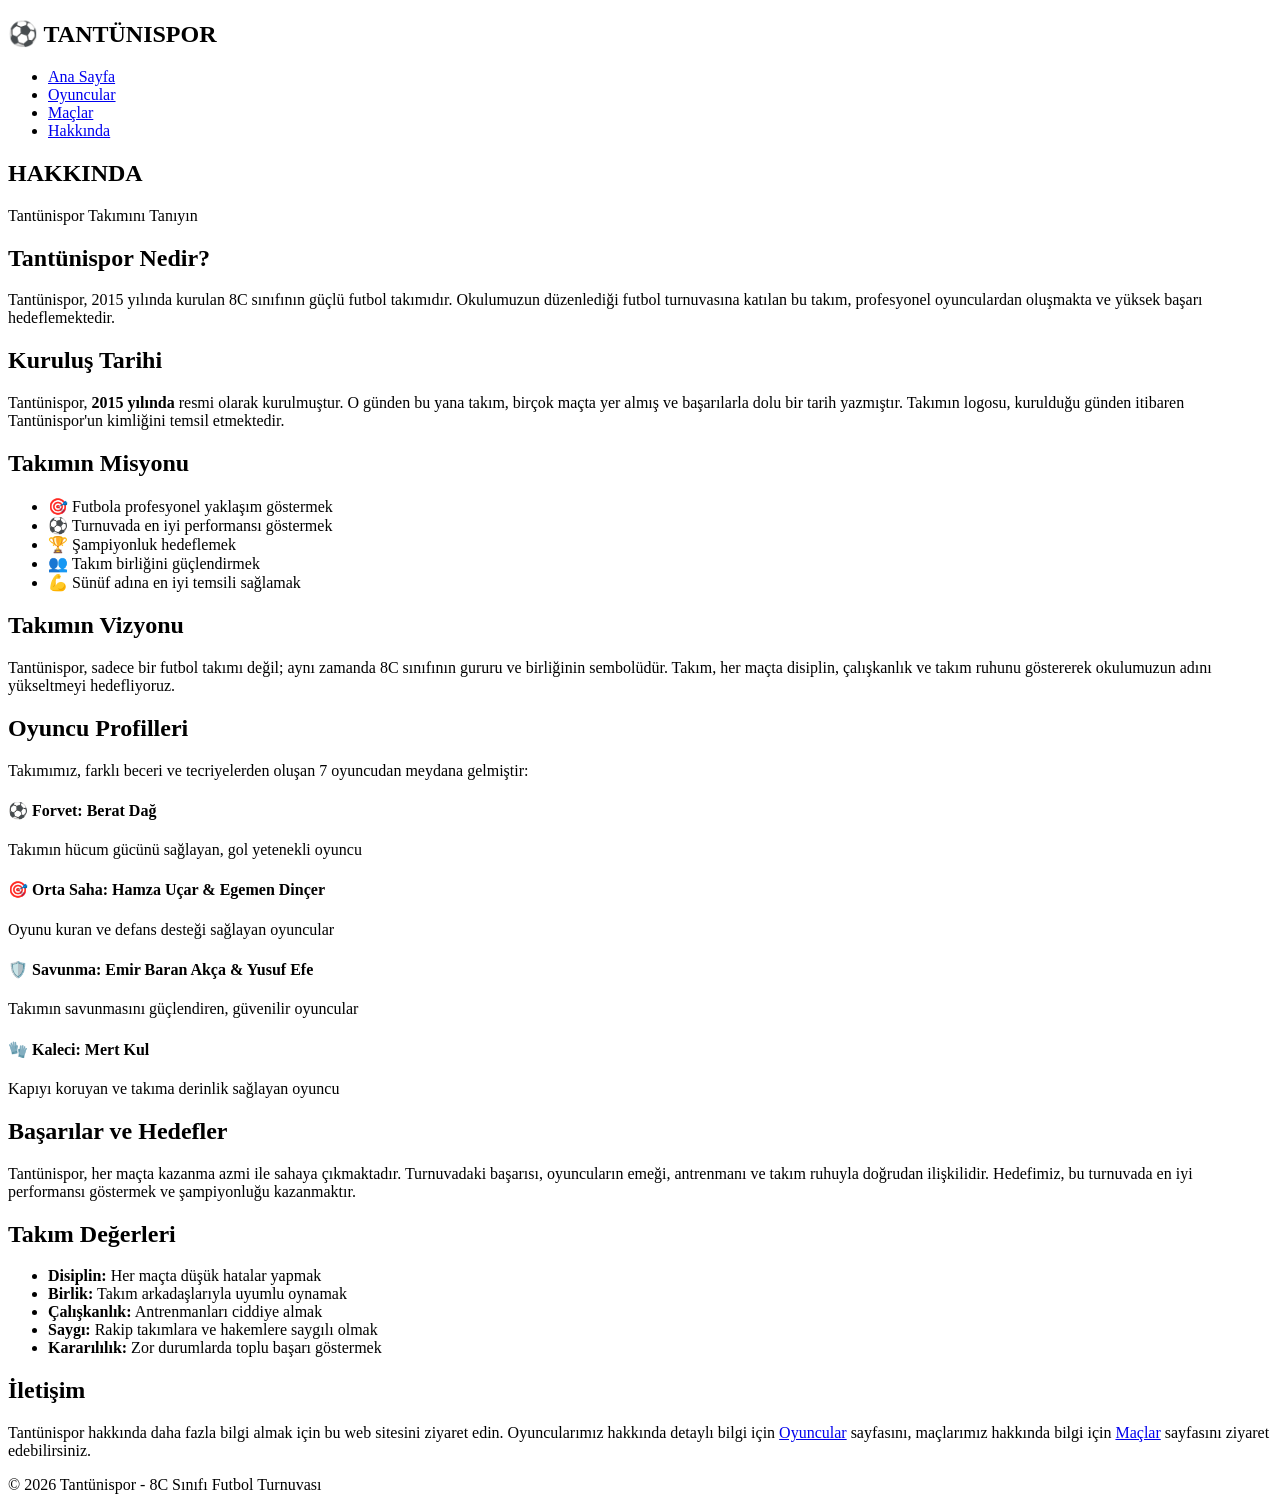
==== hakkinda.html @ a03c4090 "Create hakkinda.html file with about page" ====
<!DOCTYPE html>
<html lang="tr">
<head>
    <meta charset="UTF-8">
    <meta name="viewport" content="width=device-width, initial-scale=1.0">
    <title>Hakkında - Tantünispor</title>
    <link rel="stylesheet" href="style.css">
</head>
<body>
    <nav class="navbar">
        <div class="container">
            <h1 class="logo">⚽ TANTÜNISPOR</h1>
            <ul class="nav-links">
                <li><a href="index.html">Ana Sayfa</a></li>
                <li><a href="oyuncular.html">Oyuncular</a></li>
                <li><a href="maclar.html">Maçlar</a></li>
                <li><a href="hakkinda.html">Hakkında</a></li>
            </ul>
        </div>
    </nav>

    <section class="hero">
        <div class="hero-content">
            <h1>HAKKINDA</h1>
            <p>Tantünispor Takımını Tanıyın</p>
        </div>
    </section>

    <section class="container content">
        <h2>Tantünispor Nedir?</h2>
        <p>Tantünispor, 2015 yılında kurulan 8C sınıfının güçlü futbol takımıdır. Okulumuzun düzenlediği futbol turnuvasına katılan bu takım, profesyonel oyunculardan oluşmakta ve yüksek başarı hedeflemektedir.</p>

        <h2>Kuruluş Tarihi</h2>
        <p>Tantünispor, <strong>2015 yılında</strong> resmi olarak kurulmuştur. O günden bu yana takım, birçok maçta yer almış ve başarılarla dolu bir tarih yazmıştır. Takımın logosu, kurulduğu günden itibaren Tantünispor'un kimliğini temsil etmektedir.</p>

        <h2>Takımın Misyonu</h2>
        <ul class="team-info">
            <li>🎯 Futbola profesyonel yaklaşım göstermek</li>
            <li>⚽ Turnuvada en iyi performansı göstermek</li>
            <li>🏆 Şampiyonluk hedeflemek</li>
            <li>👥 Takım birliğini güçlendirmek</li>
            <li>💪 Sünüf adına en iyi temsili sağlamak</li>
        </ul>

        <h2>Takımın Vizyonu</h2>
        <p>Tantünispor, sadece bir futbol takımı değil; aynı zamanda 8C sınıfının gururu ve birliğinin sembolüdür. Takım, her maçta disiplin, çalışkanlık ve takım ruhunu göstererek okulumuzun adını yükseltmeyi hedefliyoruz.</p>

        <h2>Oyuncu Profilleri</h2>
        <p>Takımımız, farklı beceri ve tecriyelerden oluşan 7 oyuncudan meydana gelmiştir:</p>

        <div class="team-structure">
            <div class="structure-item">
                <h4>⚽ Forvet: Berat Dağ</h4>
                <p>Takımın hücum gücünü sağlayan, gol yetenekli oyuncu</p>
            </div>
            <div class="structure-item">
                <h4>🎯 Orta Saha: Hamza Uçar & Egemen Dinçer</h4>
                <p>Oyunu kuran ve defans desteği sağlayan oyuncular</p>
            </div>
            <div class="structure-item">
                <h4>🛡️ Savunma: Emir Baran Akça & Yusuf Efe</h4>
                <p>Takımın savunmasını güçlendiren, güvenilir oyuncular</p>
            </div>
            <div class="structure-item">
                <h4>🧤 Kaleci: Mert Kul</h4>
                <p>Kapıyı koruyan ve takıma derinlik sağlayan oyuncu</p>
            </div>
        </div>

        <h2>Başarılar ve Hedefler</h2>
        <p>Tantünispor, her maçta kazanma azmi ile sahaya çıkmaktadır. Turnuvadaki başarısı, oyuncuların emeği, antrenmanı ve takım ruhuyla doğrudan ilişkilidir. Hedefimiz, bu turnuvada en iyi performansı göstermek ve şampiyonluğu kazanmaktır.</p>

        <h2>Takım Değerleri</h2>
        <ul class="team-info">
            <li><strong>Disiplin:</strong> Her maçta düşük hatalar yapmak</li>
            <li><strong>Birlik:</strong> Takım arkadaşlarıyla uyumlu oynamak</li>
            <li><strong>Çalışkanlık:</strong> Antrenmanları ciddiye almak</li>
            <li><strong>Saygı:</strong> Rakip takımlara ve hakemlere saygılı olmak</li>
            <li><strong>Kararılılık:</strong> Zor durumlarda toplu başarı göstermek</li>
        </ul>

        <h2>İletişim</h2>
        <p>Tantünispor hakkında daha fazla bilgi almak için bu web sitesini ziyaret edin. Oyuncularımız hakkında detaylı bilgi için <a href="oyuncular.html">Oyuncular</a> sayfasını, maçlarımız hakkında bilgi için <a href="maclar.html">Maçlar</a> sayfasını ziyaret edebilirsiniz.</p>
    </section>

    <footer class="footer">
        <p>&copy; 2026 Tantünispor - 8C Sınıfı Futbol Turnuvası</p>
    </footer>

    <script src="script.js"></script>
</body>
</html>
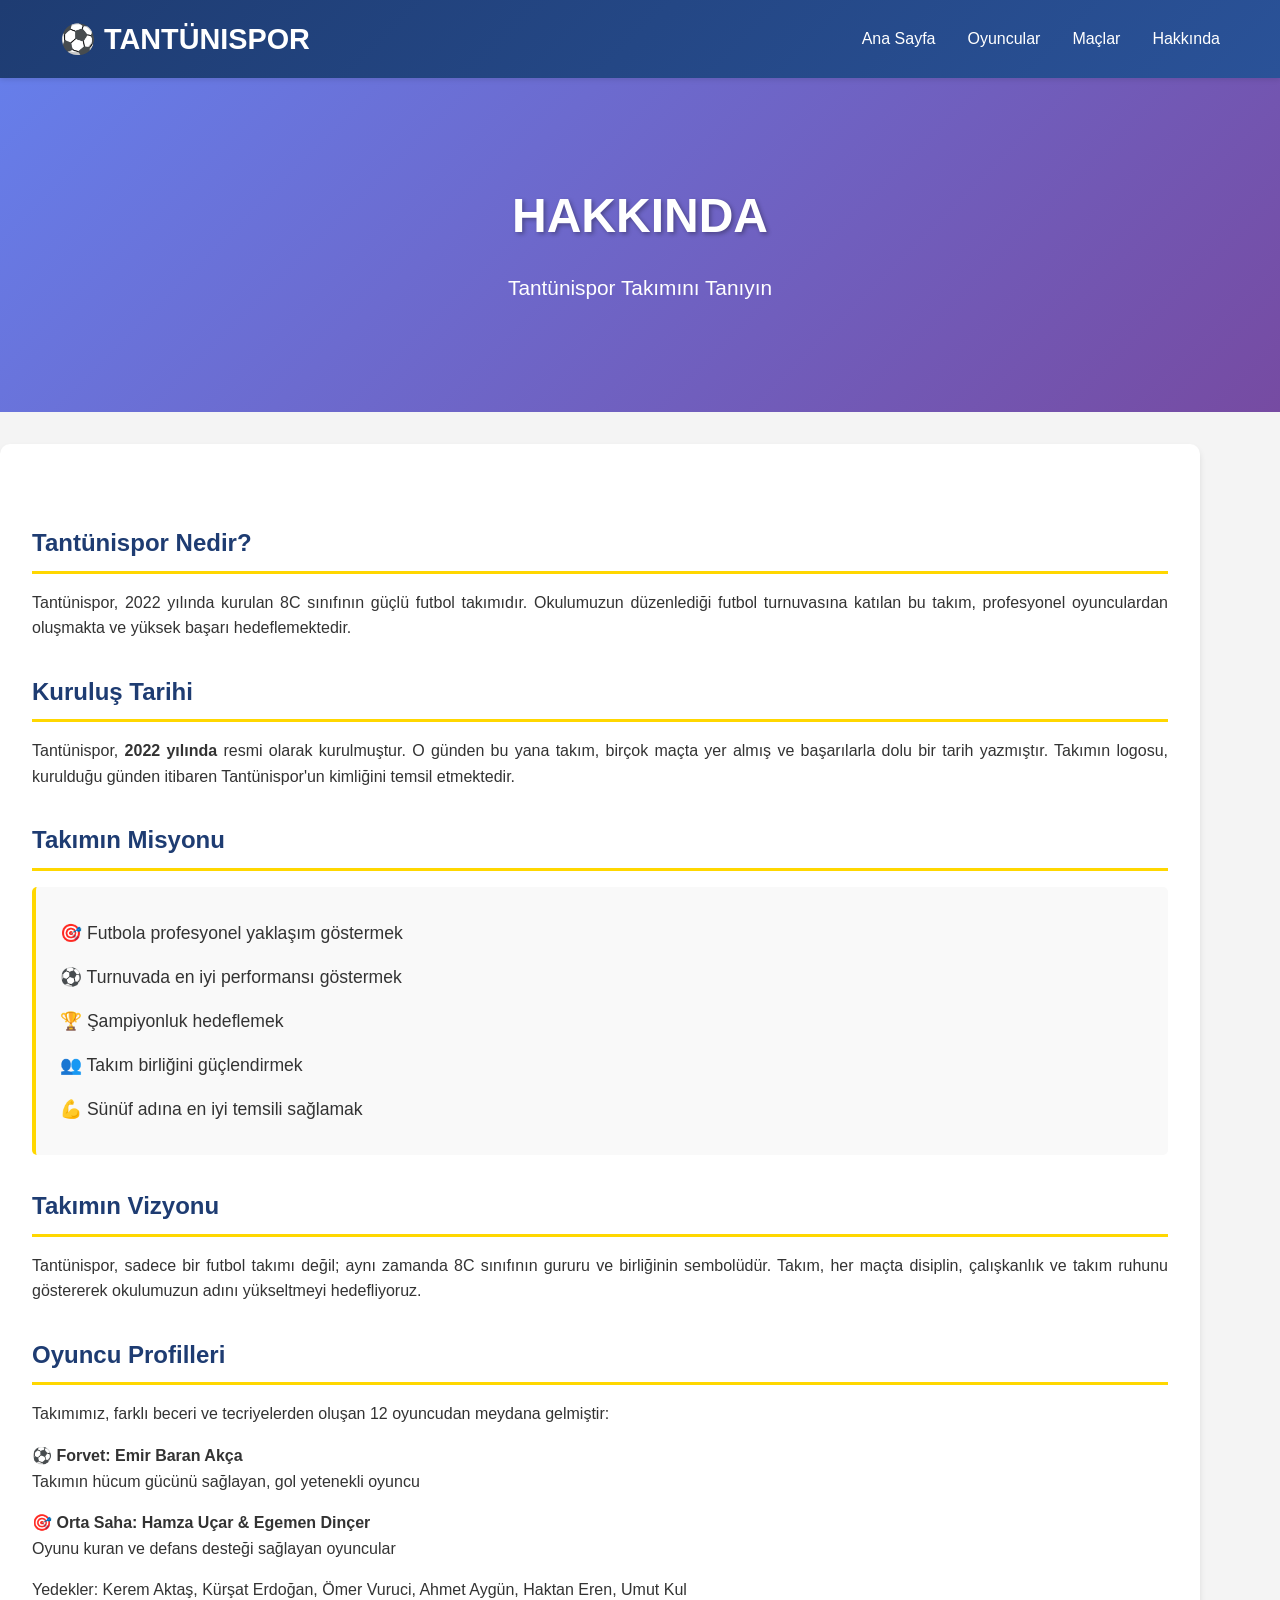
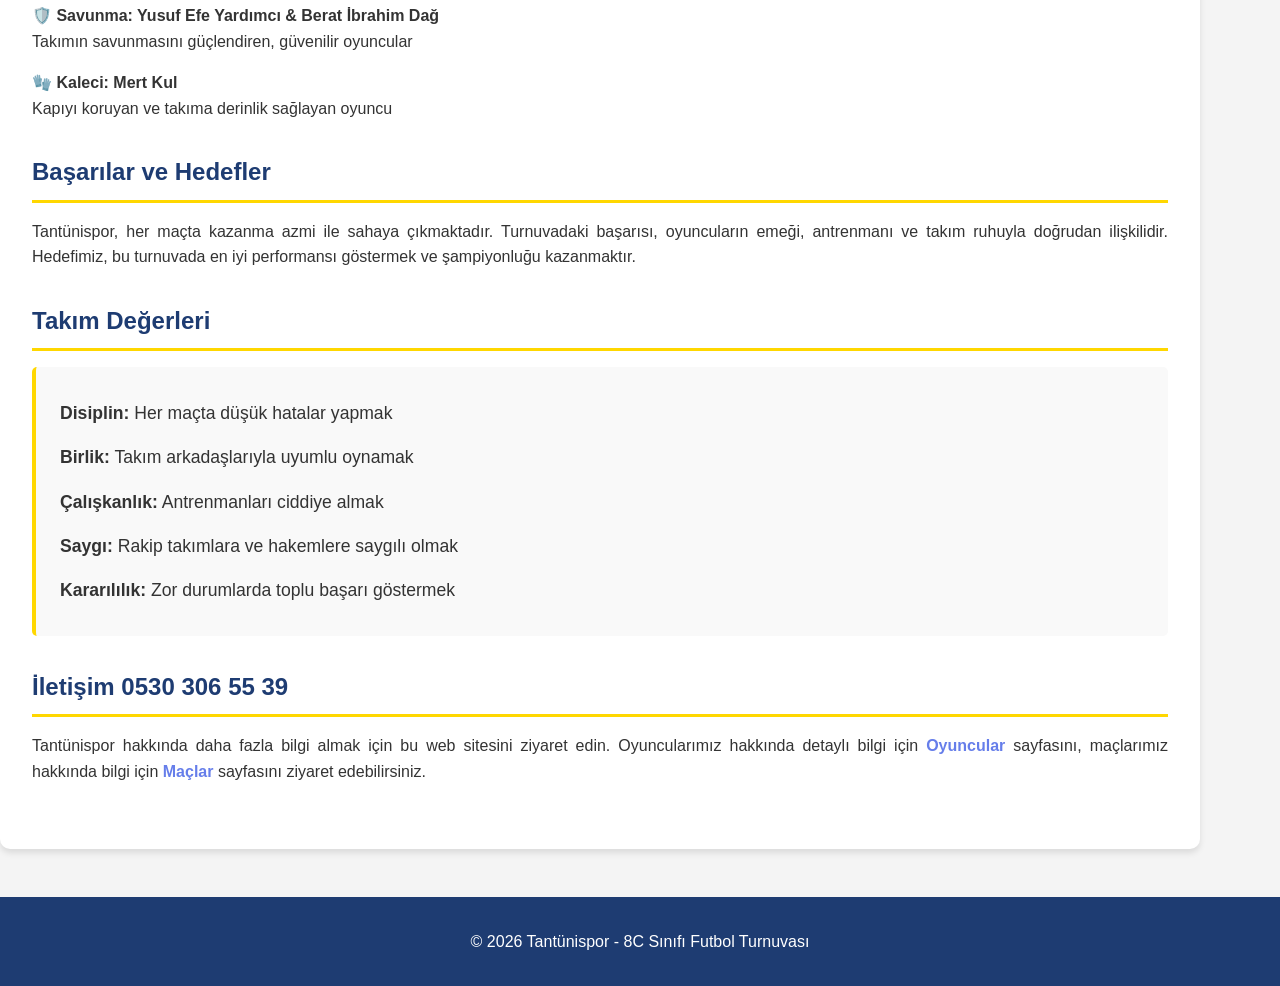
==== commit 9a0b8713: "Update hakkinda.html" ====
--- a/hakkinda.html
+++ b/hakkinda.html
@@ -28,10 +28,10 @@
 
     <section class="container content">
         <h2>Tantünispor Nedir?</h2>
-        <p>Tantünispor, 2015 yılında kurulan 8C sınıfının güçlü futbol takımıdır. Okulumuzun düzenlediği futbol turnuvasına katılan bu takım, profesyonel oyunculardan oluşmakta ve yüksek başarı hedeflemektedir.</p>
+        <p>Tantünispor, 2022 yılında kurulan 8C sınıfının güçlü futbol takımıdır. Okulumuzun düzenlediği futbol turnuvasına katılan bu takım, profesyonel oyunculardan oluşmakta ve yüksek başarı hedeflemektedir.</p>
 
         <h2>Kuruluş Tarihi</h2>
-        <p>Tantünispor, <strong>2015 yılında</strong> resmi olarak kurulmuştur. O günden bu yana takım, birçok maçta yer almış ve başarılarla dolu bir tarih yazmıştır. Takımın logosu, kurulduğu günden itibaren Tantünispor'un kimliğini temsil etmektedir.</p>
+        <p>Tantünispor, <strong>2022 yılında</strong> resmi olarak kurulmuştur. O günden bu yana takım, birçok maçta yer almış ve başarılarla dolu bir tarih yazmıştır. Takımın logosu, kurulduğu günden itibaren Tantünispor'un kimliğini temsil etmektedir.</p>
 
         <h2>Takımın Misyonu</h2>
         <ul class="team-info">
@@ -46,19 +46,19 @@
         <p>Tantünispor, sadece bir futbol takımı değil; aynı zamanda 8C sınıfının gururu ve birliğinin sembolüdür. Takım, her maçta disiplin, çalışkanlık ve takım ruhunu göstererek okulumuzun adını yükseltmeyi hedefliyoruz.</p>
 
         <h2>Oyuncu Profilleri</h2>
-        <p>Takımımız, farklı beceri ve tecriyelerden oluşan 7 oyuncudan meydana gelmiştir:</p>
+        <p>Takımımız, farklı beceri ve tecriyelerden oluşan 12 oyuncudan meydana gelmiştir:</p>
 
         <div class="team-structure">
             <div class="structure-item">
-                <h4>⚽ Forvet: Berat Dağ</h4>
+                <h4>⚽ Forvet: Emir Baran Akça</h4>
                 <p>Takımın hücum gücünü sağlayan, gol yetenekli oyuncu</p>
             </div>
             <div class="structure-item">
                 <h4>🎯 Orta Saha: Hamza Uçar & Egemen Dinçer</h4>
                 <p>Oyunu kuran ve defans desteği sağlayan oyuncular</p>
-            </div>
+            </h4>Yedekler: Kerem Aktaş, Kürşat Erdoğan, Ömer Vuruci, Ahmet Aygün, Haktan Eren, Umut Kul
             <div class="structure-item">
-                <h4>🛡️ Savunma: Emir Baran Akça & Yusuf Efe</h4>
+                <h4>🛡️ Savunma: Yusuf Efe Yardımcı & Berat İbrahim Dağ</h4>
                 <p>Takımın savunmasını güçlendiren, güvenilir oyuncular</p>
             </div>
             <div class="structure-item">
@@ -79,7 +79,7 @@
             <li><strong>Kararılılık:</strong> Zor durumlarda toplu başarı göstermek</li>
         </ul>
 
-        <h2>İletişim</h2>
+        <h2>İletişim 0530 306 55 39</h2>
         <p>Tantünispor hakkında daha fazla bilgi almak için bu web sitesini ziyaret edin. Oyuncularımız hakkında detaylı bilgi için <a href="oyuncular.html">Oyuncular</a> sayfasını, maçlarımız hakkında bilgi için <a href="maclar.html">Maçlar</a> sayfasını ziyaret edebilirsiniz.</p>
     </section>
 
@@ -89,4 +89,4 @@
 
     <script src="script.js"></script>
 </body>
-</html>+</html>
--- a/style.css
+++ b/style.css
@@ -0,0 +1,202 @@
+* {
+    margin: 0;
+    padding: 0;
+    box-sizing: border-box;
+}
+
+body {
+    font-family: 'Arial', sans-serif;
+    line-height: 1.6;
+    color: #333;
+    background-color: #f4f4f4;
+}
+
+.container {
+    max-width: 1200px;
+    margin: 0 auto;
+    padding: 0 20px;
+}
+
+/* Navbar */
+.navbar {
+    background: linear-gradient(135deg, #1e3c72 0%, #2a5298 100%);
+    padding: 1rem 0;
+    position: sticky;
+    top: 0;
+    z-index: 100;
+    box-shadow: 0 2px 5px rgba(0,0,0,0.1);
+}
+
+.navbar .container {
+    display: flex;
+    justify-content: space-between;
+    align-items: center;
+}
+
+.logo {
+    color: #fff;
+    font-size: 1.8rem;
+    font-weight: bold;
+}
+
+.nav-links {
+    list-style: none;
+    display: flex;
+    gap: 2rem;
+}
+
+.nav-links a {
+    color: #fff;
+    text-decoration: none;
+    font-weight: 500;
+    transition: 0.3s;
+}
+
+.nav-links a:hover {
+    color: #ffd700;
+    text-decoration: underline;
+}
+
+/* Hero Section */
+.hero {
+    background: linear-gradient(135deg, #667eea 0%, #764ba2 100%);
+    color: white;
+    padding: 100px 20px;
+    text-align: center;
+}
+
+.hero-content h1 {
+    font-size: 3rem;
+    margin-bottom: 1rem;
+    text-shadow: 2px 2px 4px rgba(0,0,0,0.3);
+}
+
+.hero-content p {
+    font-size: 1.3rem;
+    margin-bottom: 0.5rem;
+}
+
+.subtitle {
+    font-size: 1rem;
+    opacity: 0.9;
+}
+
+/* Content Section */
+.content {
+    background: white;
+    padding: 3rem 2rem;
+    margin: 2rem 0;
+    border-radius: 10px;
+    box-shadow: 0 4px 6px rgba(0,0,0,0.1);
+}
+
+.content h2 {
+    color: #1e3c72;
+    margin-top: 2rem;
+    margin-bottom: 1rem;
+    border-bottom: 3px solid #ffd700;
+    padding-bottom: 0.5rem;
+}
+
+.content h3 {
+    color: #2a5298;
+    margin-top: 1.5rem;
+    margin-bottom: 0.5rem;
+}
+
+.content p {
+    margin-bottom: 1rem;
+    text-align: justify;
+}
+
+.content a {
+    color: #667eea;
+    text-decoration: none;
+    font-weight: bold;
+}
+
+.content a:hover {
+    text-decoration: underline;
+}
+
+/* Team Info List */
+.team-info {
+    list-style: none;
+    background: #f9f9f9;
+    padding: 1.5rem;
+    border-left: 4px solid #ffd700;
+    border-radius: 5px;
+    margin: 1rem 0;
+}
+
+.team-info li {
+    padding: 0.5rem 0;
+    font-size: 1.1rem;
+}
+
+/* Players Preview */
+.players-preview {
+    display: grid;
+    grid-template-columns: repeat(auto-fit, minmax(250px, 1fr));
+    gap: 1.5rem;
+    margin: 2rem 0;
+}
+
+.player-card {
+    background: linear-gradient(135deg, #667eea 0%, #764ba2 100%);
+    color: white;
+    padding: 1.5rem;
+    border-radius: 10px;
+    text-align: center;
+    box-shadow: 0 4px 8px rgba(0,0,0,0.2);
+    transition: transform 0.3s, box-shadow 0.3s;
+}
+
+.player-card:hover {
+    transform: translateY(-5px);
+    box-shadow: 0 8px 16px rgba(0,0,0,0.3);
+}
+
+.player-card h4 {
+    font-size: 1.3rem;
+    margin-bottom: 0.5rem;
+}
+
+.position {
+    font-size: 0.9rem;
+    background: rgba(255,255,255,0.2);
+    padding: 0.3rem 0.8rem;
+    border-radius: 20px;
+    display: inline-block;
+    margin-bottom: 0.5rem;
+}
+
+.player-card p {
+    font-size: 0.95rem;
+    margin-bottom: 0.5rem;
+}
+
+/* Footer */
+.footer {
+    background: #1e3c72;
+    color: white;
+    text-align: center;
+    padding: 2rem;
+    margin-top: 3rem;
+}
+
+/* Responsive */
+@media (max-width: 768px) {
+    .nav-links {
+        flex-direction: column;
+        gap: 1rem;
+    }
+
+    .hero-content h1 {
+        font-size: 2rem;
+    }
+
+    .players-preview {
+        grid-template-columns: 1fr;
+    }
+}
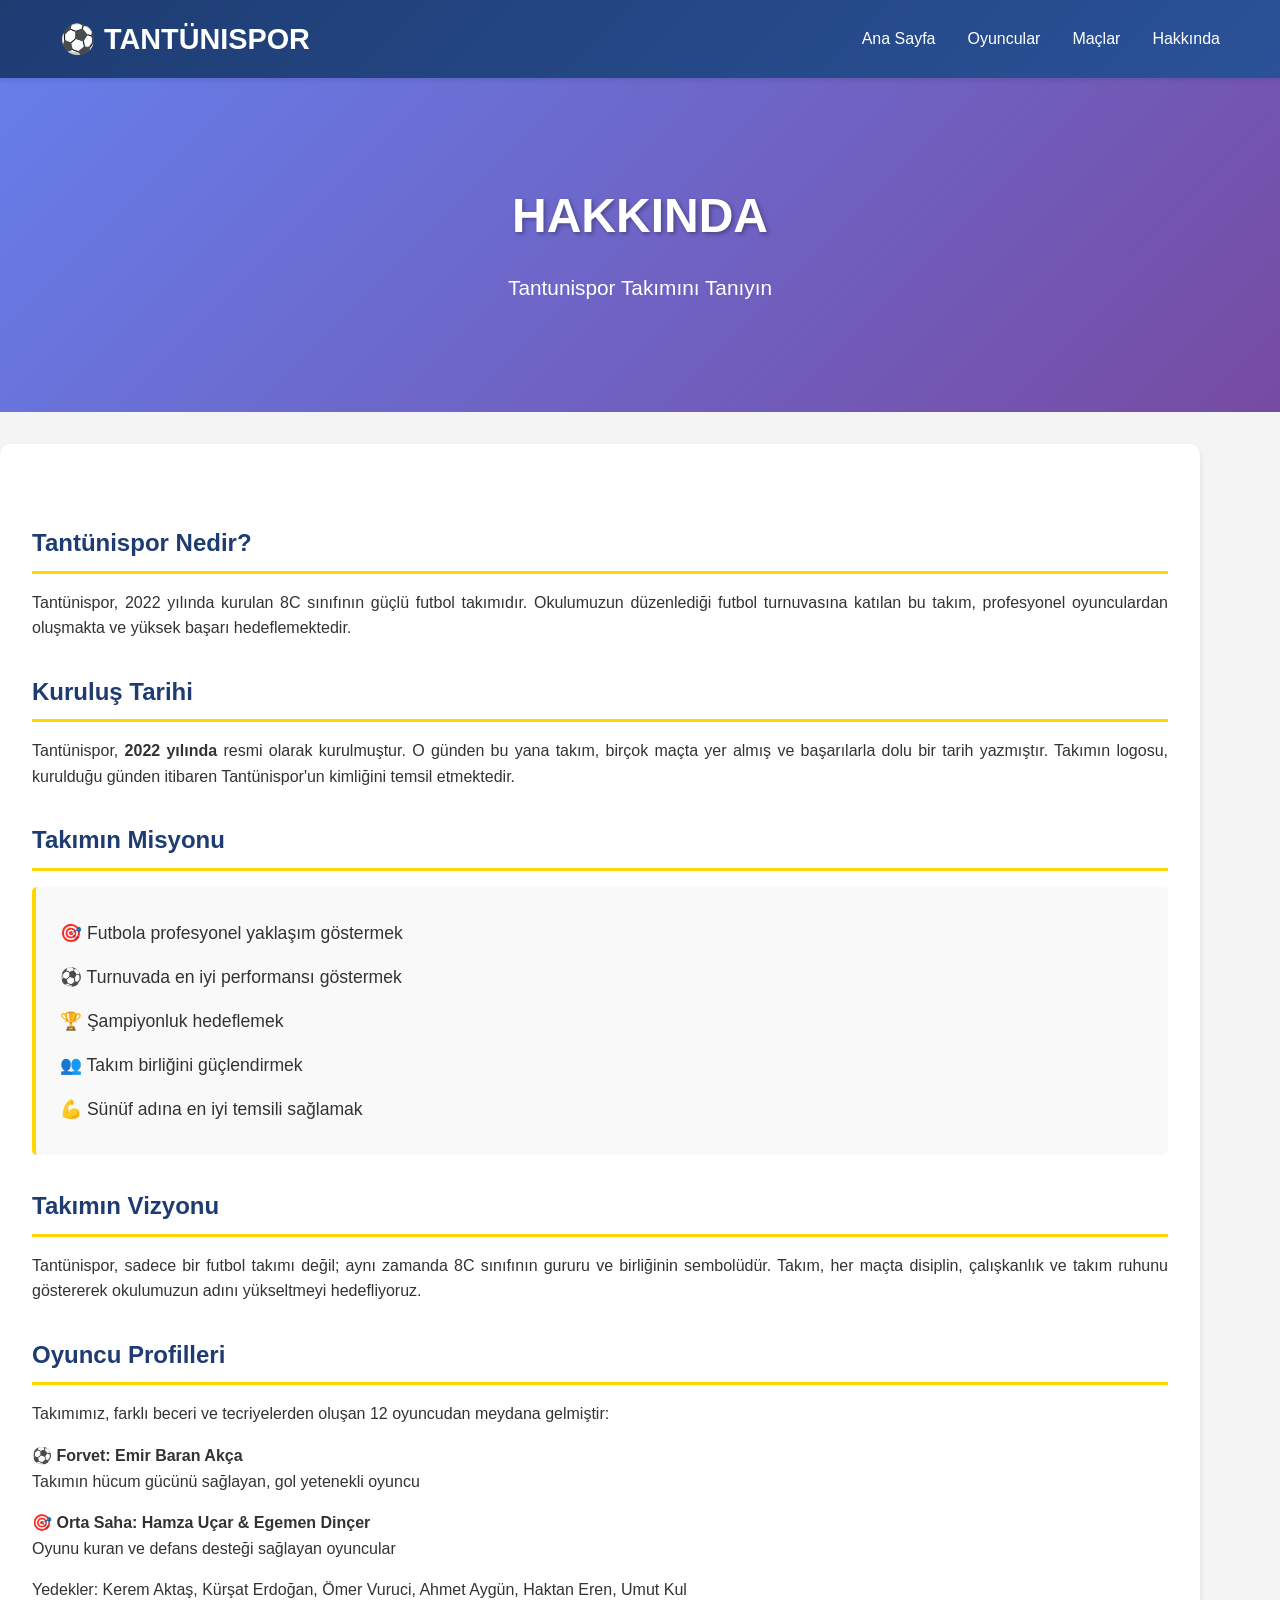
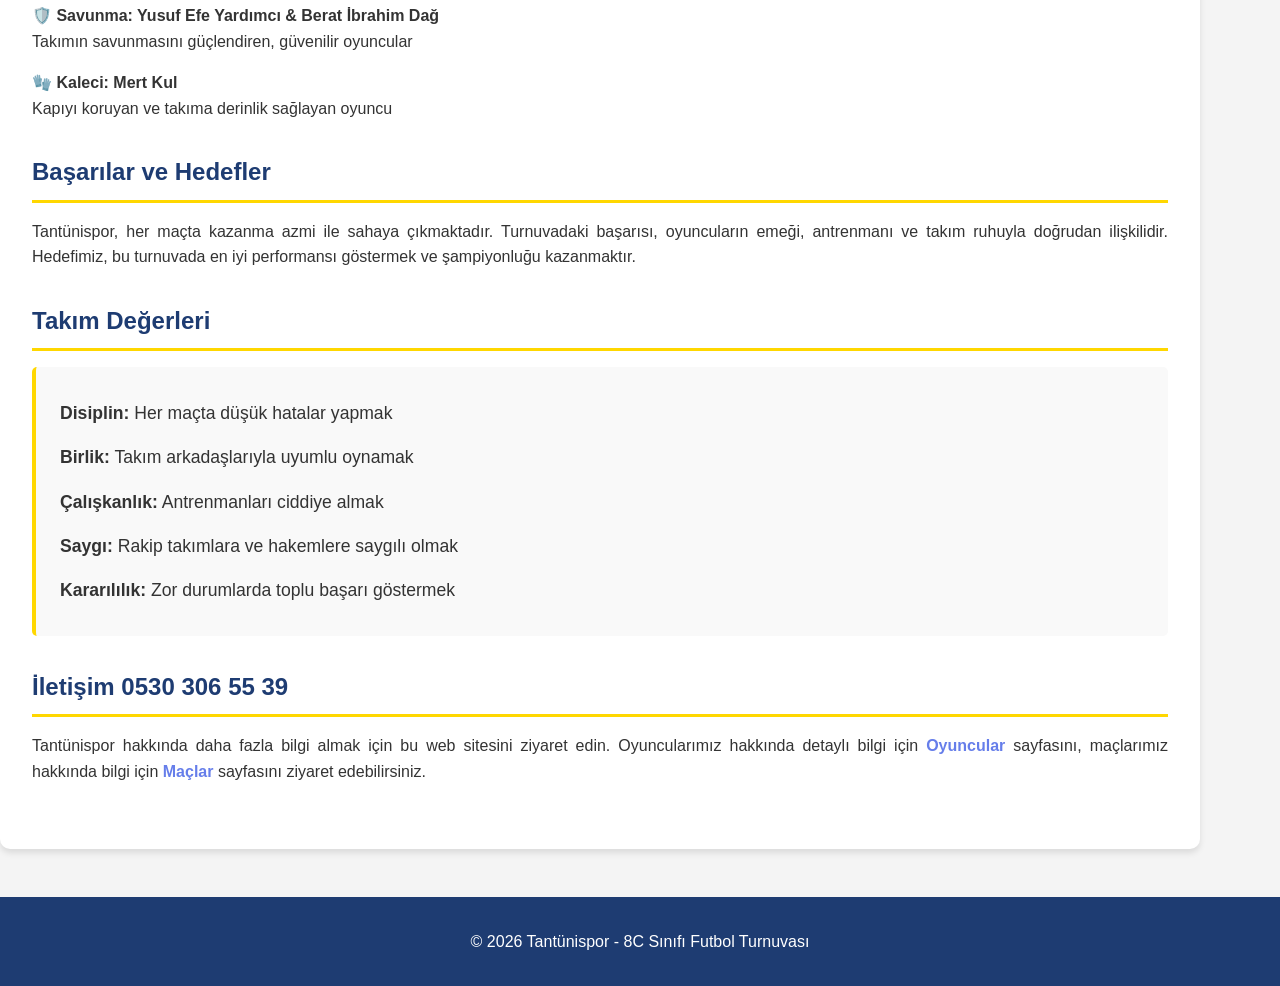
==== commit c632b4d9: "Update hakkinda.html" ====
--- a/hakkinda.html
+++ b/hakkinda.html
@@ -22,7 +22,7 @@
     <section class="hero">
         <div class="hero-content">
             <h1>HAKKINDA</h1>
-            <p>Tantünispor Takımını Tanıyın</p>
+            <p>Tantunispor Takımını Tanıyın</p>
         </div>
     </section>
 
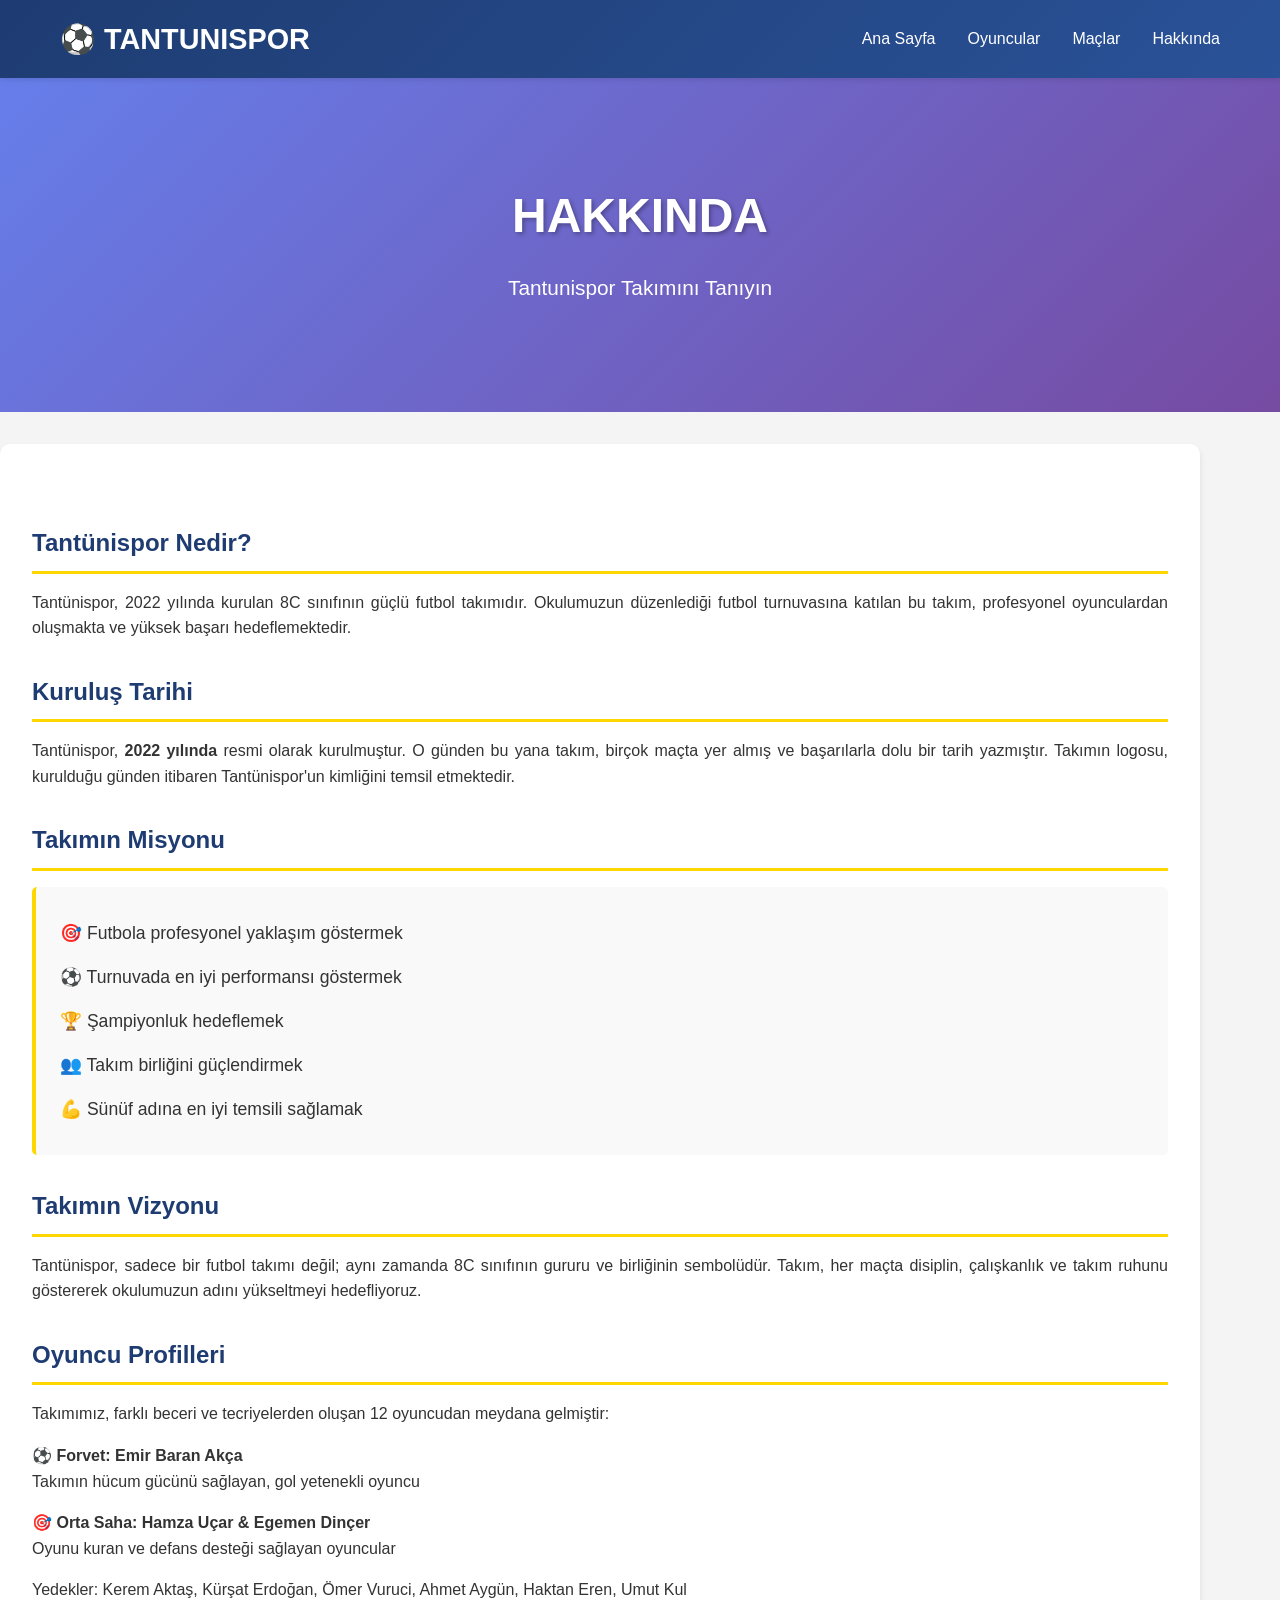
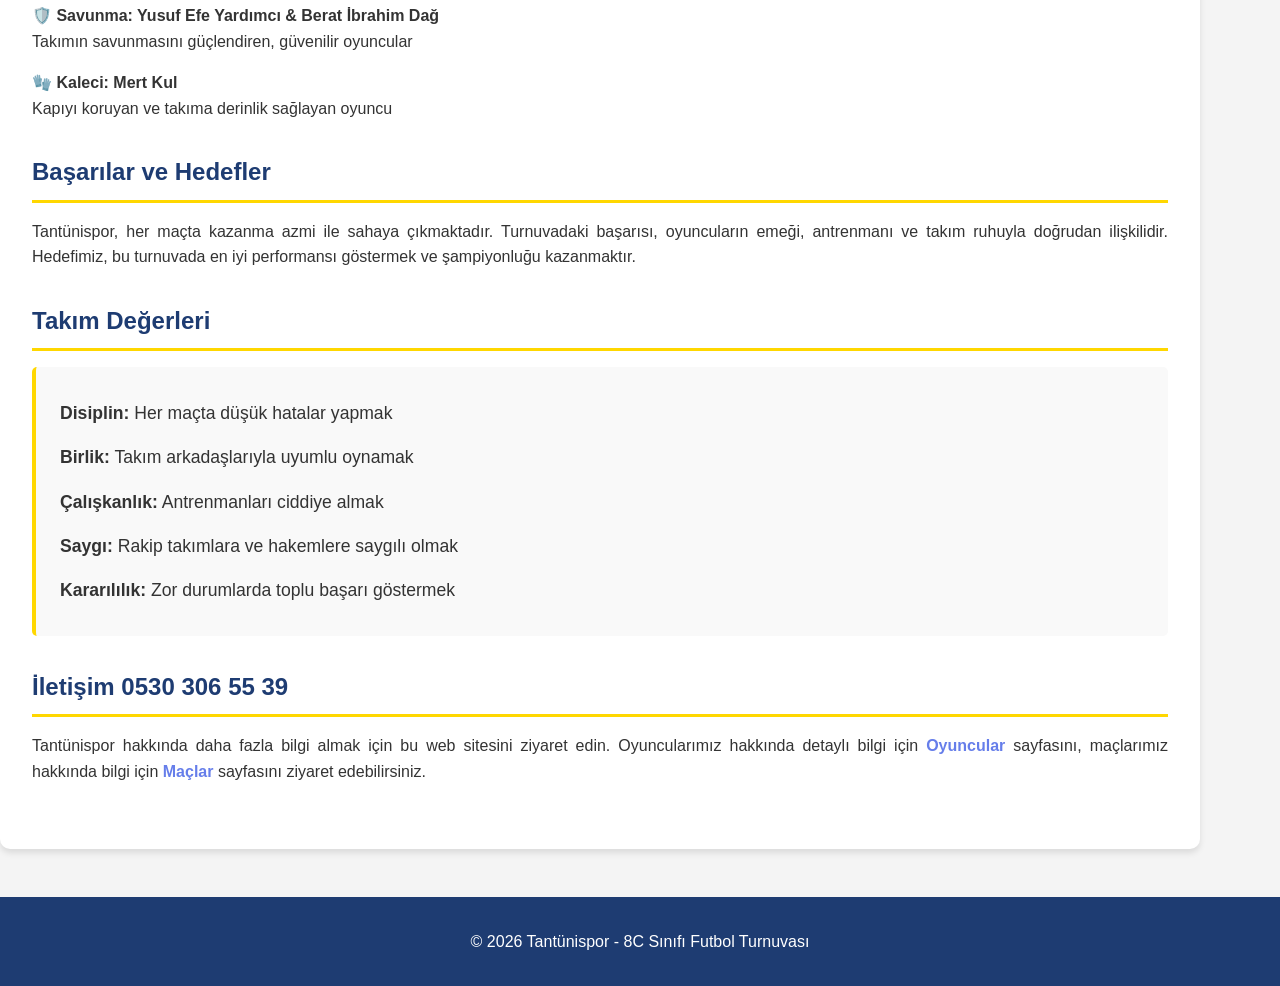
==== commit a604411a: "Update hakkinda.html" ====
--- a/hakkinda.html
+++ b/hakkinda.html
@@ -9,7 +9,7 @@
 <body>
     <nav class="navbar">
         <div class="container">
-            <h1 class="logo">⚽ TANTÜNISPOR</h1>
+            <h1 class="logo">⚽ TANTUNISPOR</h1>
             <ul class="nav-links">
                 <li><a href="index.html">Ana Sayfa</a></li>
                 <li><a href="oyuncular.html">Oyuncular</a></li>
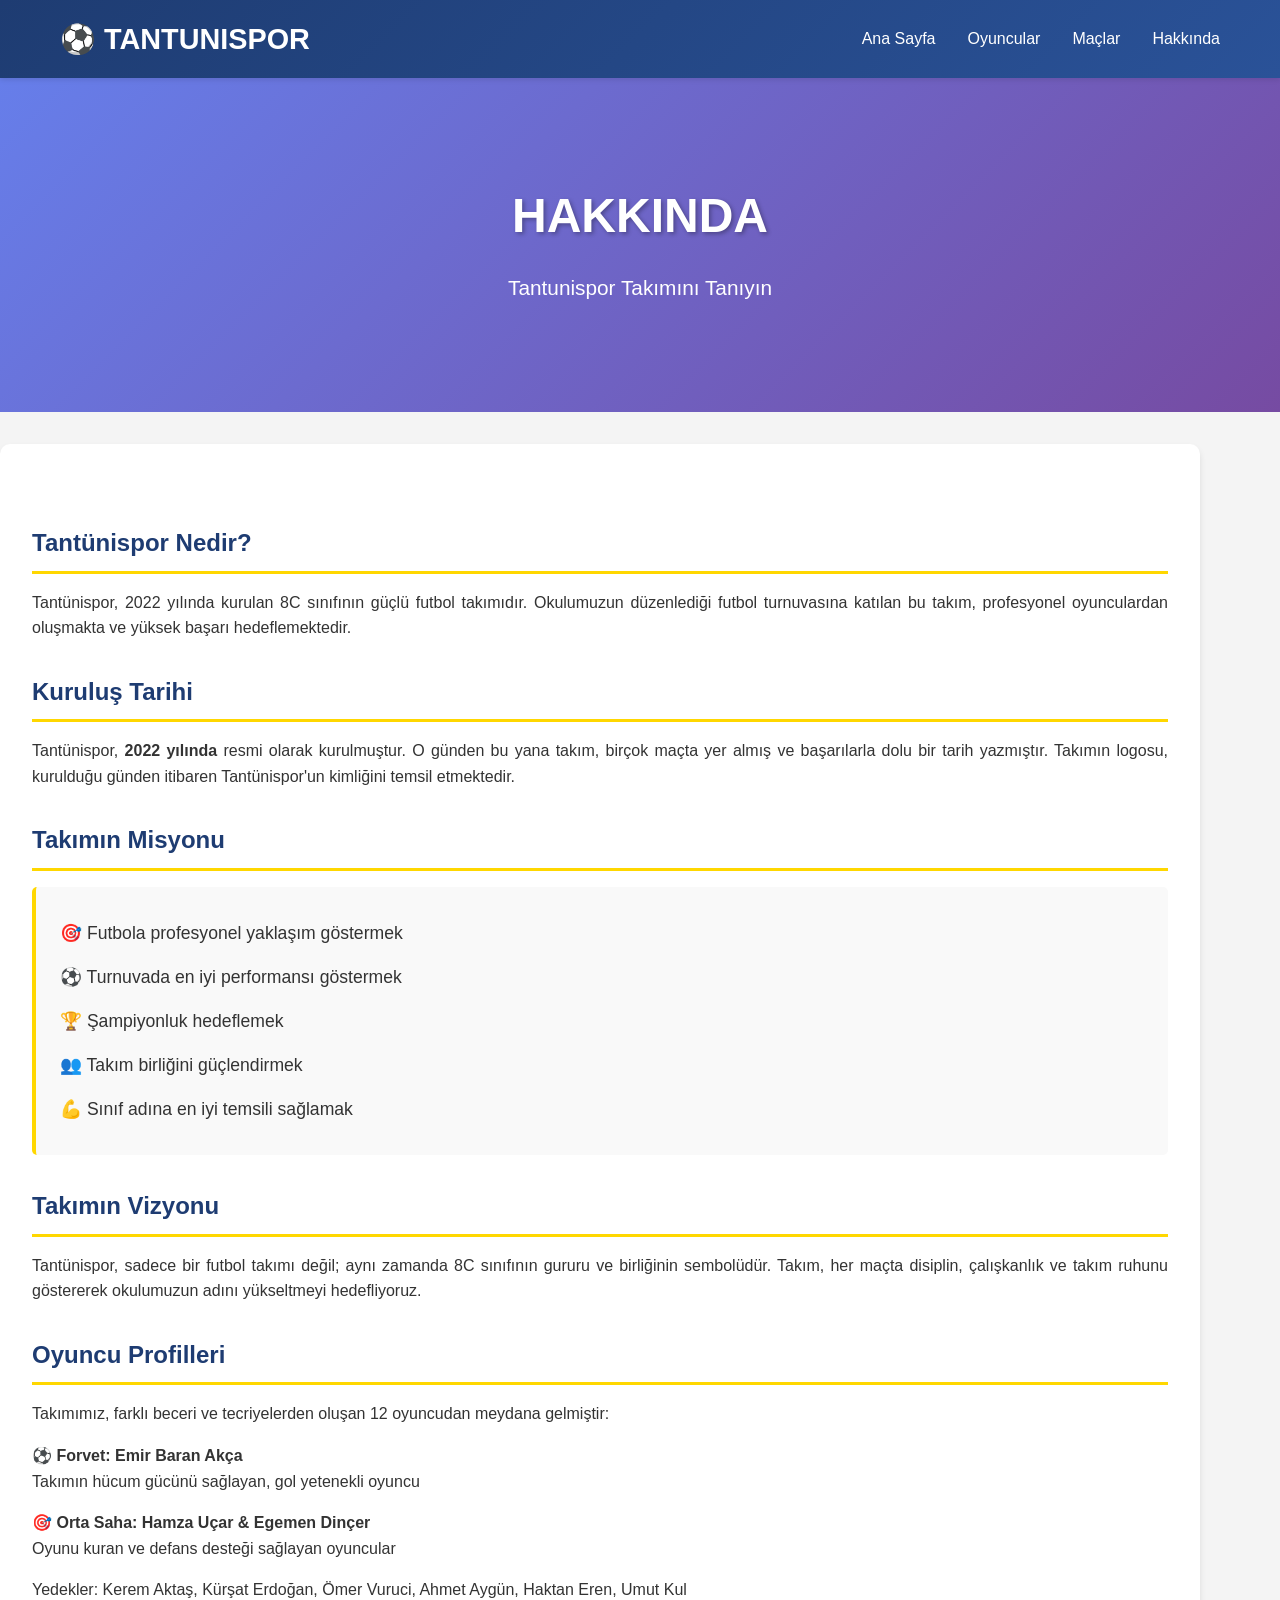
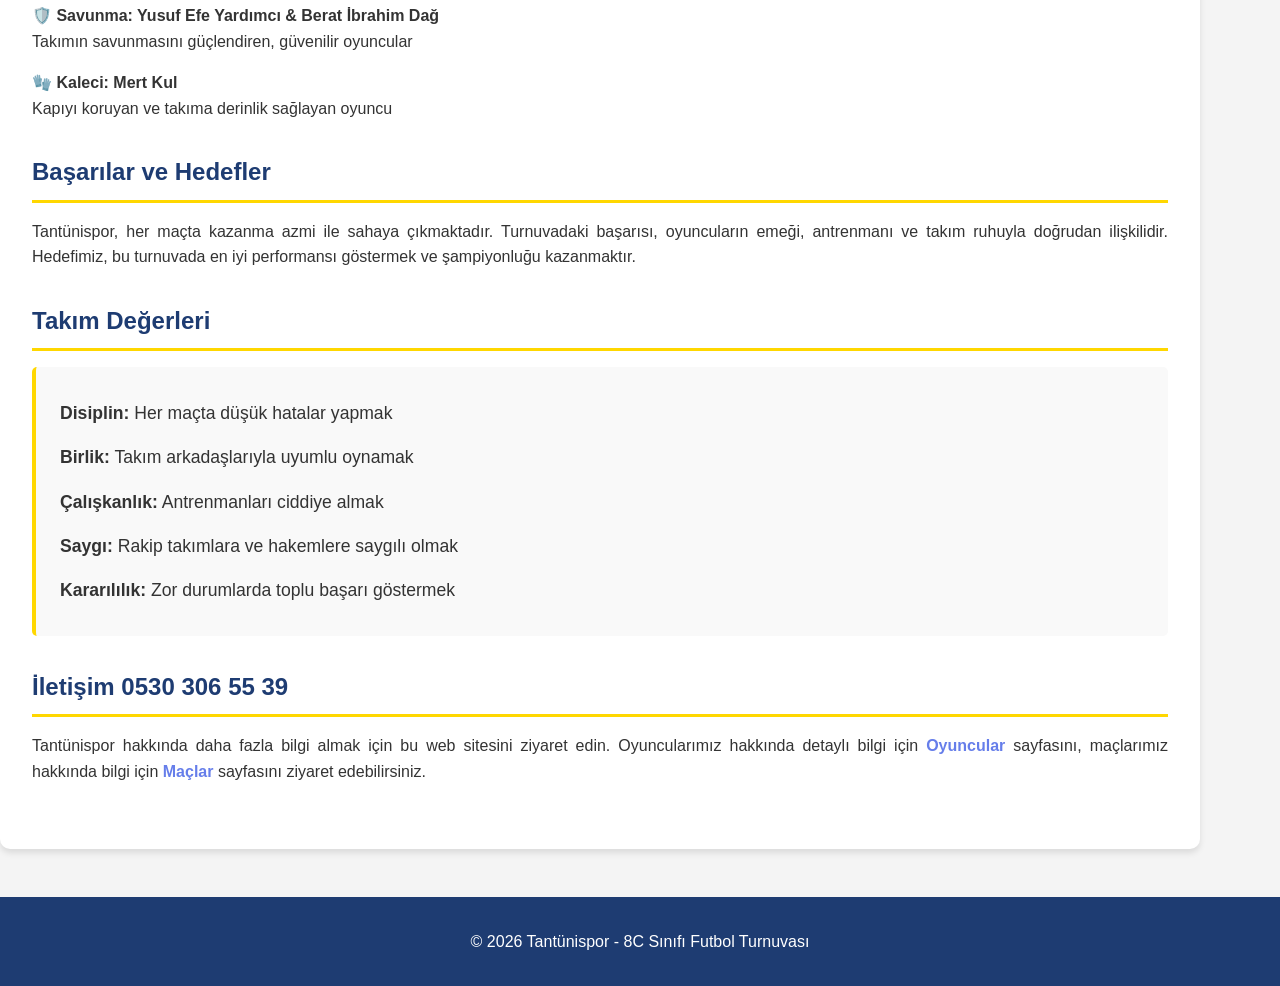
==== commit 4e89a45b: "Update hakkinda.html" ====
--- a/hakkinda.html
+++ b/hakkinda.html
@@ -39,7 +39,7 @@
             <li>⚽ Turnuvada en iyi performansı göstermek</li>
             <li>🏆 Şampiyonluk hedeflemek</li>
             <li>👥 Takım birliğini güçlendirmek</li>
-            <li>💪 Sünüf adına en iyi temsili sağlamak</li>
+            <li>💪 Sınıf adına en iyi temsili sağlamak</li>
         </ul>
 
         <h2>Takımın Vizyonu</h2>
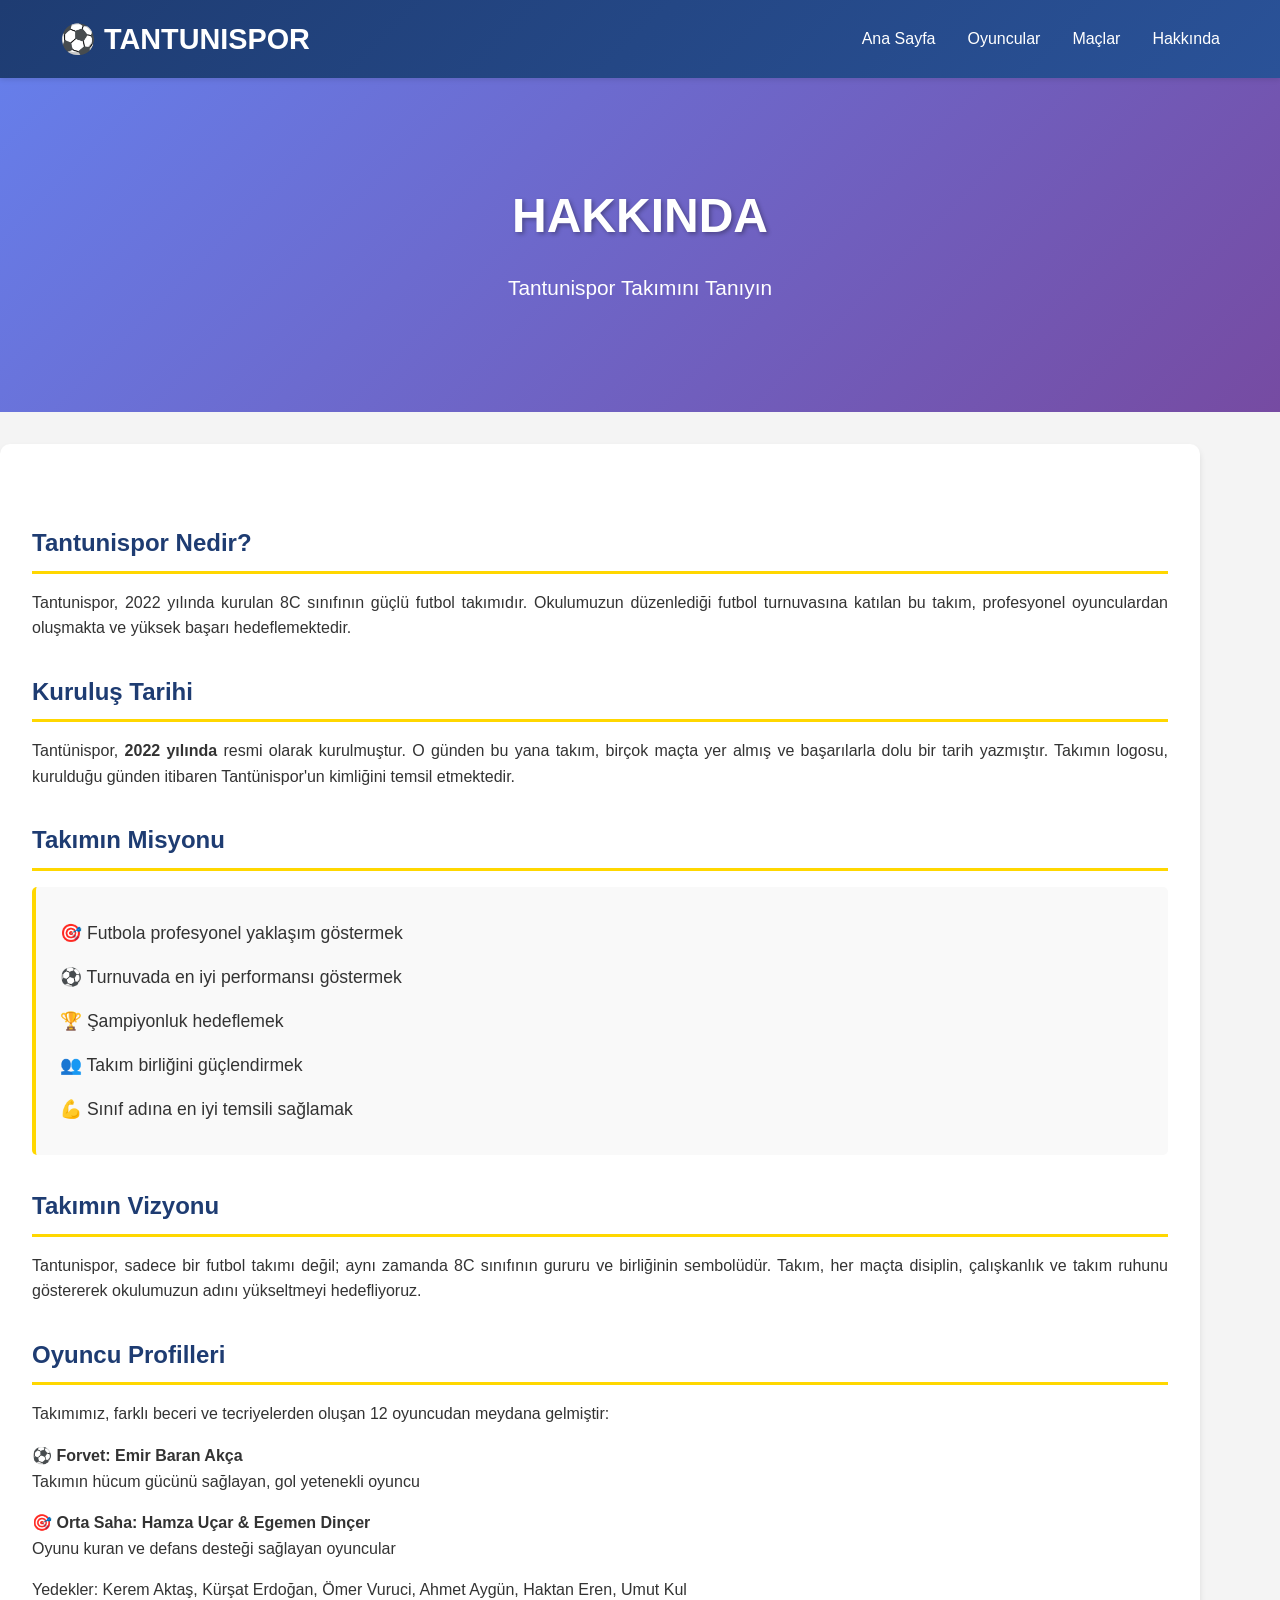
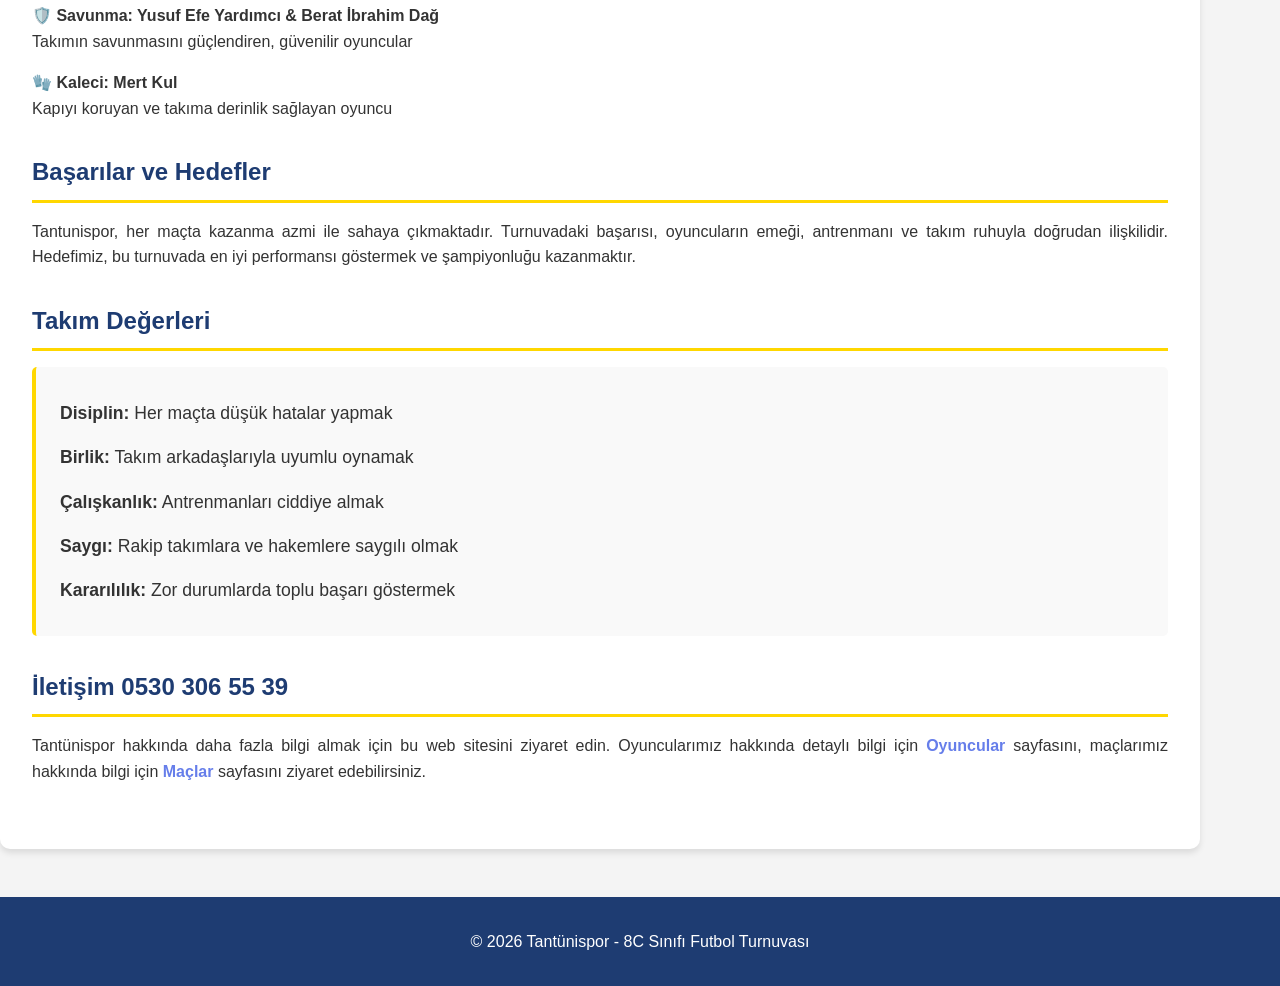
==== commit 96c92b00: "Update hakkinda.html" ====
--- a/hakkinda.html
+++ b/hakkinda.html
@@ -3,7 +3,7 @@
 <head>
     <meta charset="UTF-8">
     <meta name="viewport" content="width=device-width, initial-scale=1.0">
-    <title>Hakkında - Tantünispor</title>
+    <title>Hakkında - Tantunispor</title>
     <link rel="stylesheet" href="style.css">
 </head>
 <body>
@@ -27,8 +27,8 @@
     </section>
 
     <section class="container content">
-        <h2>Tantünispor Nedir?</h2>
-        <p>Tantünispor, 2022 yılında kurulan 8C sınıfının güçlü futbol takımıdır. Okulumuzun düzenlediği futbol turnuvasına katılan bu takım, profesyonel oyunculardan oluşmakta ve yüksek başarı hedeflemektedir.</p>
+        <h2>Tantunispor Nedir?</h2>
+        <p>Tantunispor, 2022 yılında kurulan 8C sınıfının güçlü futbol takımıdır. Okulumuzun düzenlediği futbol turnuvasına katılan bu takım, profesyonel oyunculardan oluşmakta ve yüksek başarı hedeflemektedir.</p>
 
         <h2>Kuruluş Tarihi</h2>
         <p>Tantünispor, <strong>2022 yılında</strong> resmi olarak kurulmuştur. O günden bu yana takım, birçok maçta yer almış ve başarılarla dolu bir tarih yazmıştır. Takımın logosu, kurulduğu günden itibaren Tantünispor'un kimliğini temsil etmektedir.</p>
@@ -43,7 +43,7 @@
         </ul>
 
         <h2>Takımın Vizyonu</h2>
-        <p>Tantünispor, sadece bir futbol takımı değil; aynı zamanda 8C sınıfının gururu ve birliğinin sembolüdür. Takım, her maçta disiplin, çalışkanlık ve takım ruhunu göstererek okulumuzun adını yükseltmeyi hedefliyoruz.</p>
+        <p>Tantunispor, sadece bir futbol takımı değil; aynı zamanda 8C sınıfının gururu ve birliğinin sembolüdür. Takım, her maçta disiplin, çalışkanlık ve takım ruhunu göstererek okulumuzun adını yükseltmeyi hedefliyoruz.</p>
 
         <h2>Oyuncu Profilleri</h2>
         <p>Takımımız, farklı beceri ve tecriyelerden oluşan 12 oyuncudan meydana gelmiştir:</p>
@@ -68,7 +68,7 @@
         </div>
 
         <h2>Başarılar ve Hedefler</h2>
-        <p>Tantünispor, her maçta kazanma azmi ile sahaya çıkmaktadır. Turnuvadaki başarısı, oyuncuların emeği, antrenmanı ve takım ruhuyla doğrudan ilişkilidir. Hedefimiz, bu turnuvada en iyi performansı göstermek ve şampiyonluğu kazanmaktır.</p>
+        <p>Tantunispor, her maçta kazanma azmi ile sahaya çıkmaktadır. Turnuvadaki başarısı, oyuncuların emeği, antrenmanı ve takım ruhuyla doğrudan ilişkilidir. Hedefimiz, bu turnuvada en iyi performansı göstermek ve şampiyonluğu kazanmaktır.</p>
 
         <h2>Takım Değerleri</h2>
         <ul class="team-info">
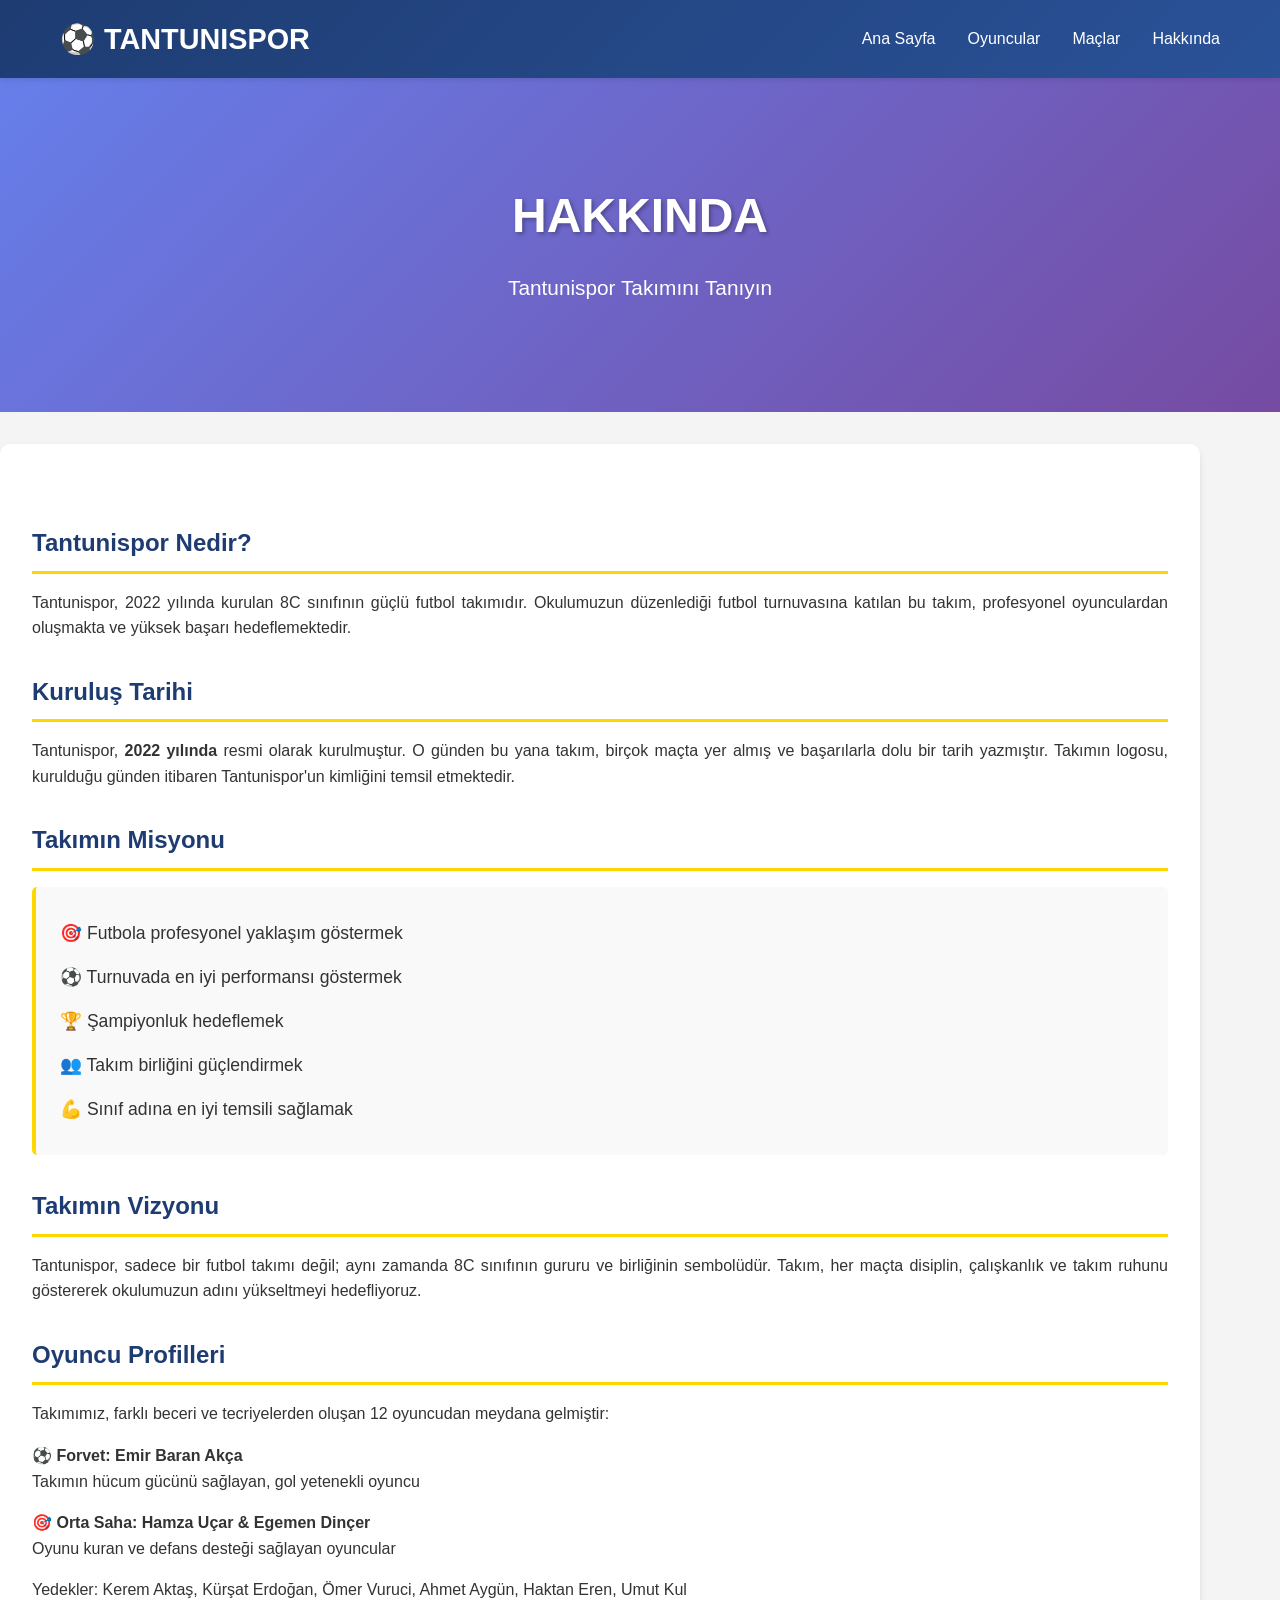
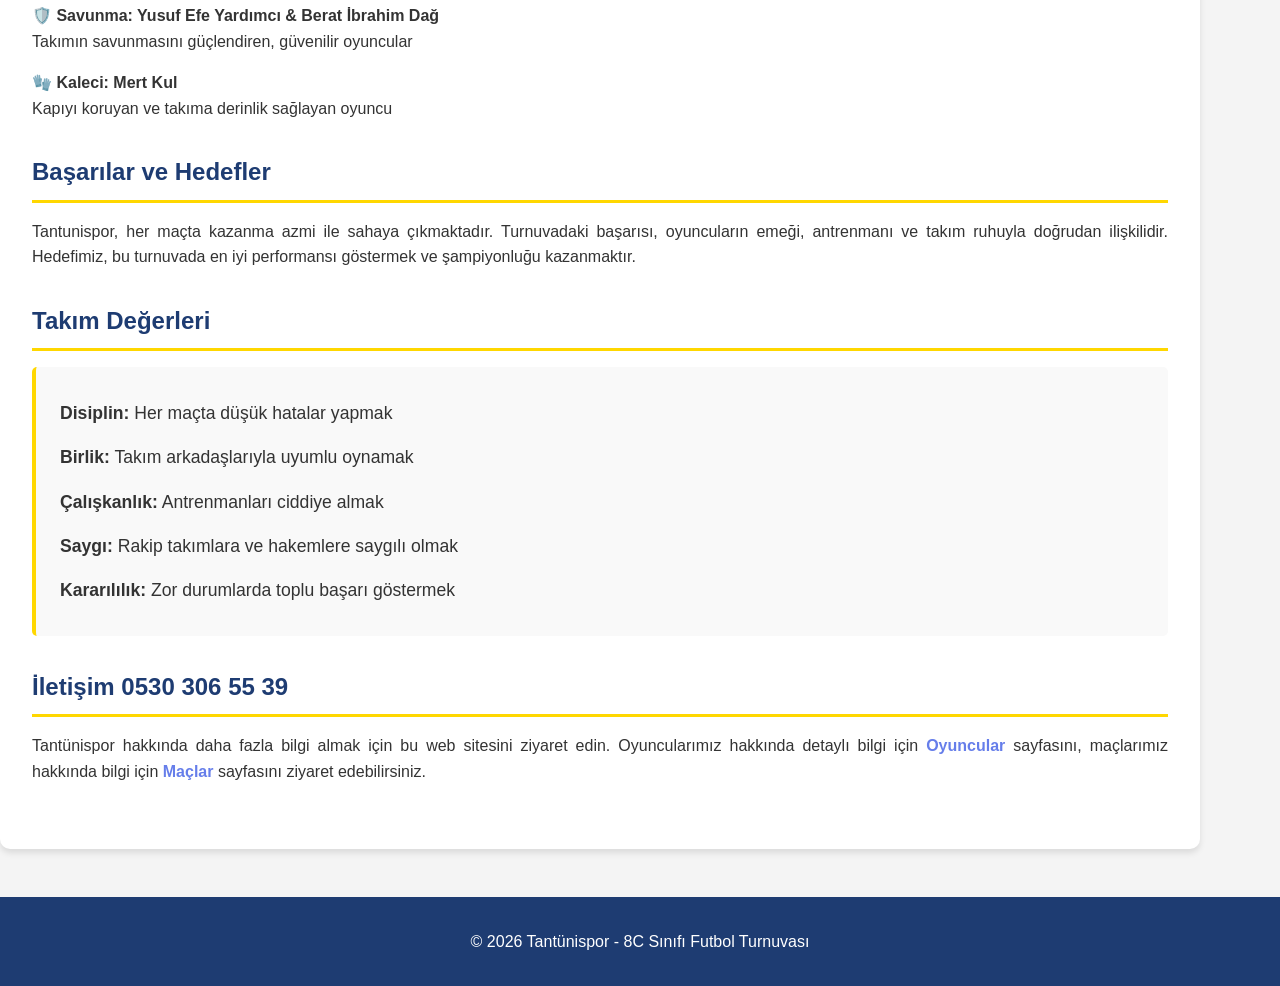
==== commit f6f24c25: "Update hakkinda.html" ====
--- a/hakkinda.html
+++ b/hakkinda.html
@@ -31,7 +31,7 @@
         <p>Tantunispor, 2022 yılında kurulan 8C sınıfının güçlü futbol takımıdır. Okulumuzun düzenlediği futbol turnuvasına katılan bu takım, profesyonel oyunculardan oluşmakta ve yüksek başarı hedeflemektedir.</p>
 
         <h2>Kuruluş Tarihi</h2>
-        <p>Tantünispor, <strong>2022 yılında</strong> resmi olarak kurulmuştur. O günden bu yana takım, birçok maçta yer almış ve başarılarla dolu bir tarih yazmıştır. Takımın logosu, kurulduğu günden itibaren Tantünispor'un kimliğini temsil etmektedir.</p>
+        <p>Tantunispor, <strong>2022 yılında</strong> resmi olarak kurulmuştur. O günden bu yana takım, birçok maçta yer almış ve başarılarla dolu bir tarih yazmıştır. Takımın logosu, kurulduğu günden itibaren Tantunispor'un kimliğini temsil etmektedir.</p>
 
         <h2>Takımın Misyonu</h2>
         <ul class="team-info">
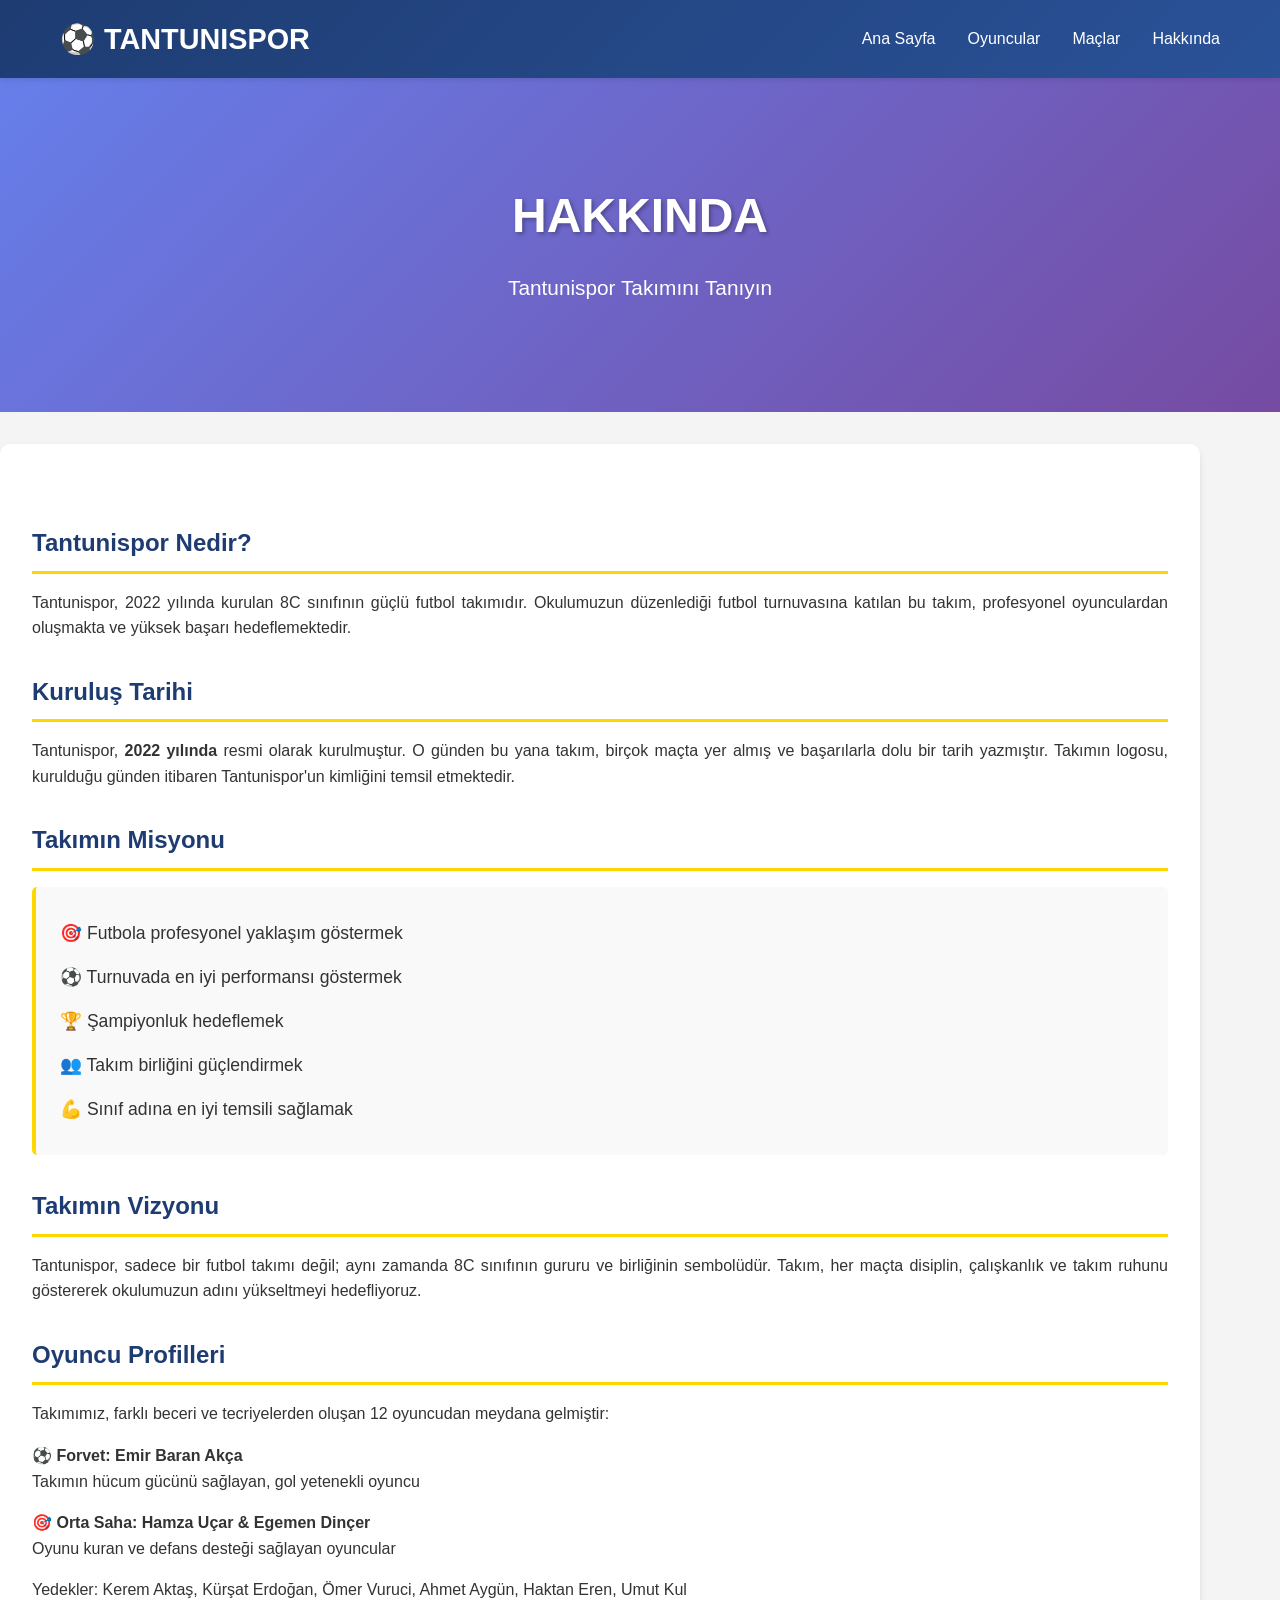
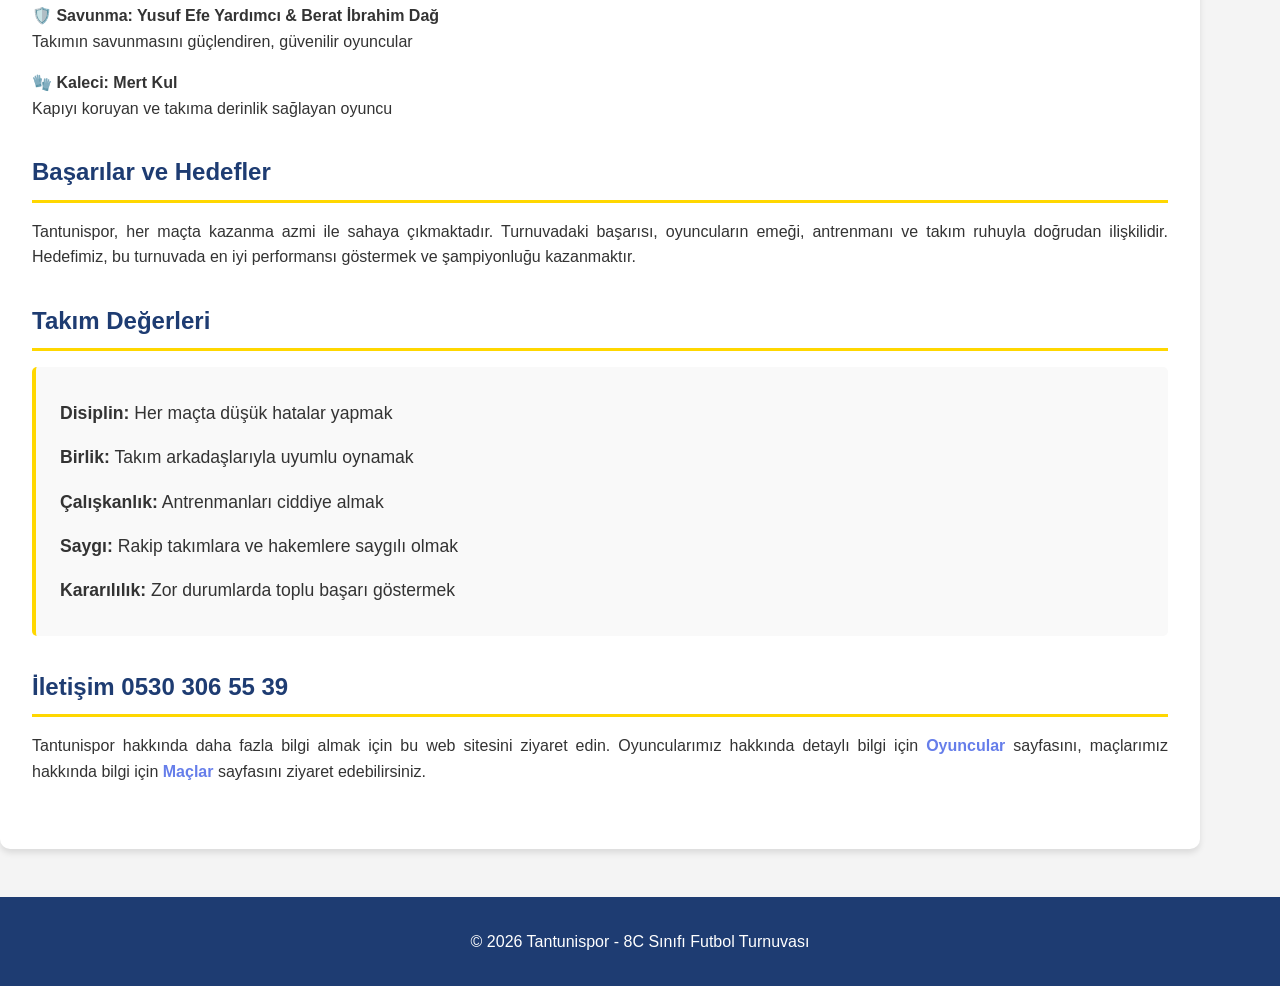
==== commit 4c9f5b29: "Update hakkinda.html" ====
--- a/hakkinda.html
+++ b/hakkinda.html
@@ -80,11 +80,11 @@
         </ul>
 
         <h2>İletişim 0530 306 55 39</h2>
-        <p>Tantünispor hakkında daha fazla bilgi almak için bu web sitesini ziyaret edin. Oyuncularımız hakkında detaylı bilgi için <a href="oyuncular.html">Oyuncular</a> sayfasını, maçlarımız hakkında bilgi için <a href="maclar.html">Maçlar</a> sayfasını ziyaret edebilirsiniz.</p>
+        <p>Tantunispor hakkında daha fazla bilgi almak için bu web sitesini ziyaret edin. Oyuncularımız hakkında detaylı bilgi için <a href="oyuncular.html">Oyuncular</a> sayfasını, maçlarımız hakkında bilgi için <a href="maclar.html">Maçlar</a> sayfasını ziyaret edebilirsiniz.</p>
     </section>
 
     <footer class="footer">
-        <p>&copy; 2026 Tantünispor - 8C Sınıfı Futbol Turnuvası</p>
+        <p>&copy; 2026 Tantunispor - 8C Sınıfı Futbol Turnuvası</p>
     </footer>
 
     <script src="script.js"></script>
